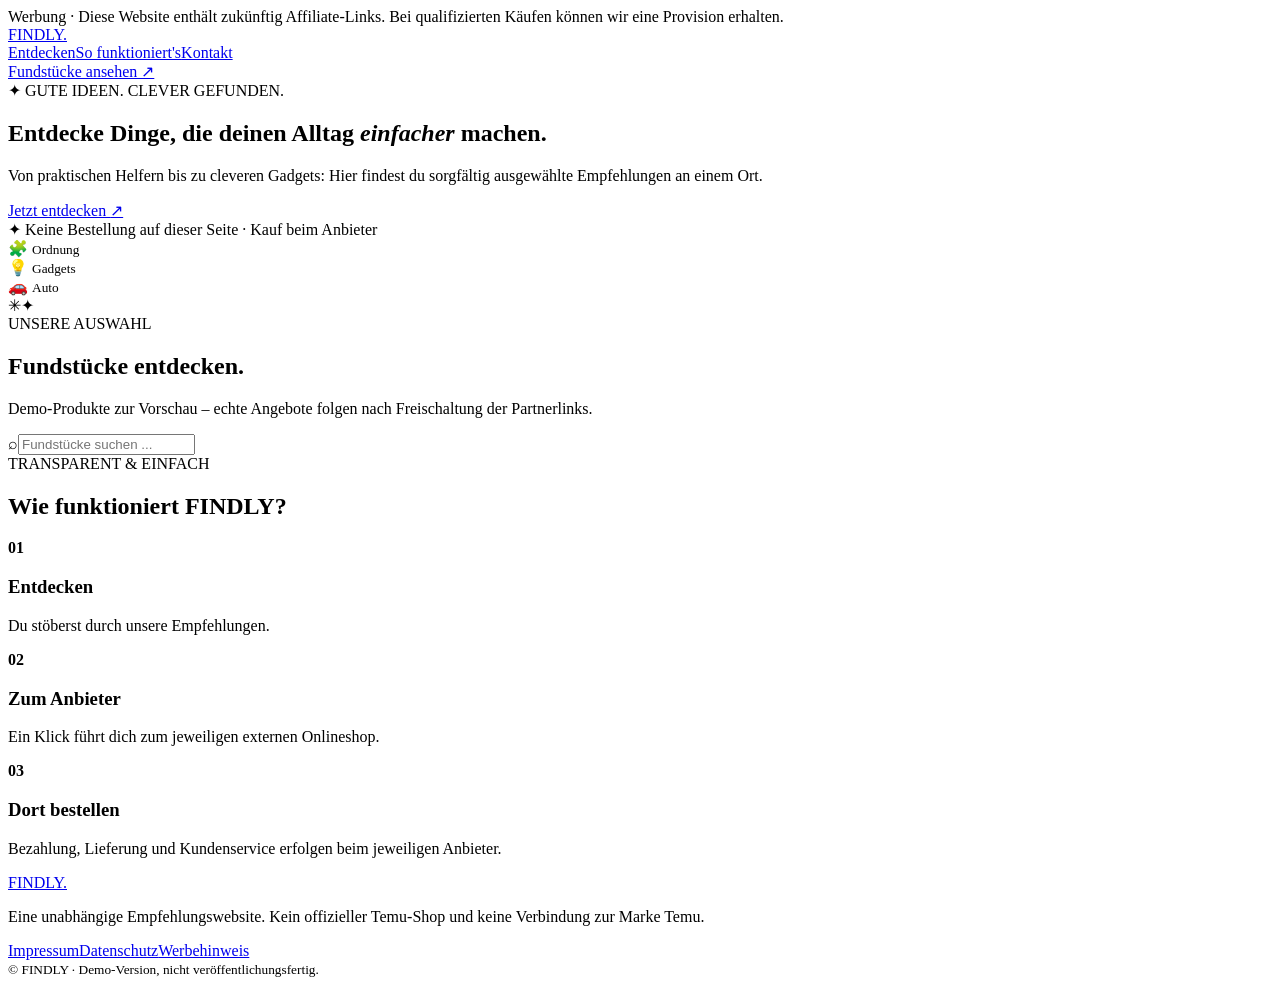
==== index.html @ d4cba48d "Add files via upload" ====
<!doctype html><html lang="de"><head><meta charset="UTF-8"><meta name="viewport" content="width=device-width,initial-scale=1"><meta name="description" content="Ausgewählte praktische Alltagsideen und Produktempfehlungen."><title>FINDLY — Smarte Fundstücke</title><link rel="stylesheet" href="style.css"></head><body>
<div class="disclosure">Werbung · Diese Website enthält zukünftig Affiliate-Links. Bei qualifizierten Käufen können wir eine Provision erhalten.</div>
<header class="nav"><a class="brand" href="#start">FINDLY<span>.</span></a><nav><a href="#produkte">Entdecken</a><a href="#sofunktionierts">So funktioniert's</a><a href="#kontakt">Kontakt</a></nav><a class="navcta" href="#produkte">Fundstücke ansehen ↗</a></header>
<main><section class="hero" id="start"><div class="hero-copy"><div class="eyebrow">✦ GUTE IDEEN. CLEVER GEFUNDEN.</div><h1>Entdecke Dinge, die deinen Alltag <em>einfacher</em> machen.</h1><p>Von praktischen Helfern bis zu cleveren Gadgets: Hier findest du sorgfältig ausgewählte Empfehlungen an einem Ort.</p><a class="primary" href="#produkte">Jetzt entdecken <span>↗</span></a><div class="hero-note">✦ Keine Bestellung auf dieser Seite · Kauf beim Anbieter</div></div><div class="hero-art"><span class="art-glow"></span><div class="art-card art-one">🧩 <small>Ordnung</small></div><div class="art-card art-two">💡 <small>Gadgets</small></div><div class="art-card art-three">🚗 <small>Auto</small></div><span class="art-star star1">✳</span><span class="art-star star2">✦</span></div></section>
<section class="catalog" id="produkte"><div class="section-top"><div><div class="eyebrow">UNSERE AUSWAHL</div><h2>Fundstücke entdecken<span>.</span></h2><p>Demo-Produkte zur Vorschau – echte Angebote folgen nach Freischaltung der Partnerlinks.</p></div><span class="count" id="count"></span></div><div class="toolbar"><div class="chips" id="chips"></div><label class="search"><span>⌕</span><input id="search" type="search" placeholder="Fundstücke suchen ..." aria-label="Fundstücke suchen"></label></div><div class="cards" id="cards"></div><p class="empty" id="empty" hidden>Keine Produkte gefunden. Versuche einen anderen Suchbegriff.</p></section>
<section class="how" id="sofunktionierts"><div class="eyebrow">TRANSPARENT & EINFACH</div><h2>Wie funktioniert FINDLY?</h2><div class="steps"><div><b>01</b><h3>Entdecken</h3><p>Du stöberst durch unsere Empfehlungen.</p></div><div><b>02</b><h3>Zum Anbieter</h3><p>Ein Klick führt dich zum jeweiligen externen Onlineshop.</p></div><div><b>03</b><h3>Dort bestellen</h3><p>Bezahlung, Lieferung und Kundenservice erfolgen beim jeweiligen Anbieter.</p></div></div></section></main>
<footer id="kontakt"><div><a class="brand" href="#start">FINDLY<span>.</span></a><p>Eine unabhängige Empfehlungswebsite. Kein offizieller Temu-Shop und keine Verbindung zur Marke Temu.</p></div><div class="foot-links"><a href="rechtliches.html#impressum">Impressum</a><a href="rechtliches.html#datenschutz">Datenschutz</a><a href="rechtliches.html#affiliate">Werbehinweis</a></div><small>© <span id="year"></span> FINDLY · Demo-Version, nicht veröffentlichungsfertig.</small></footer>
<script src="script.js"></script></body></html>
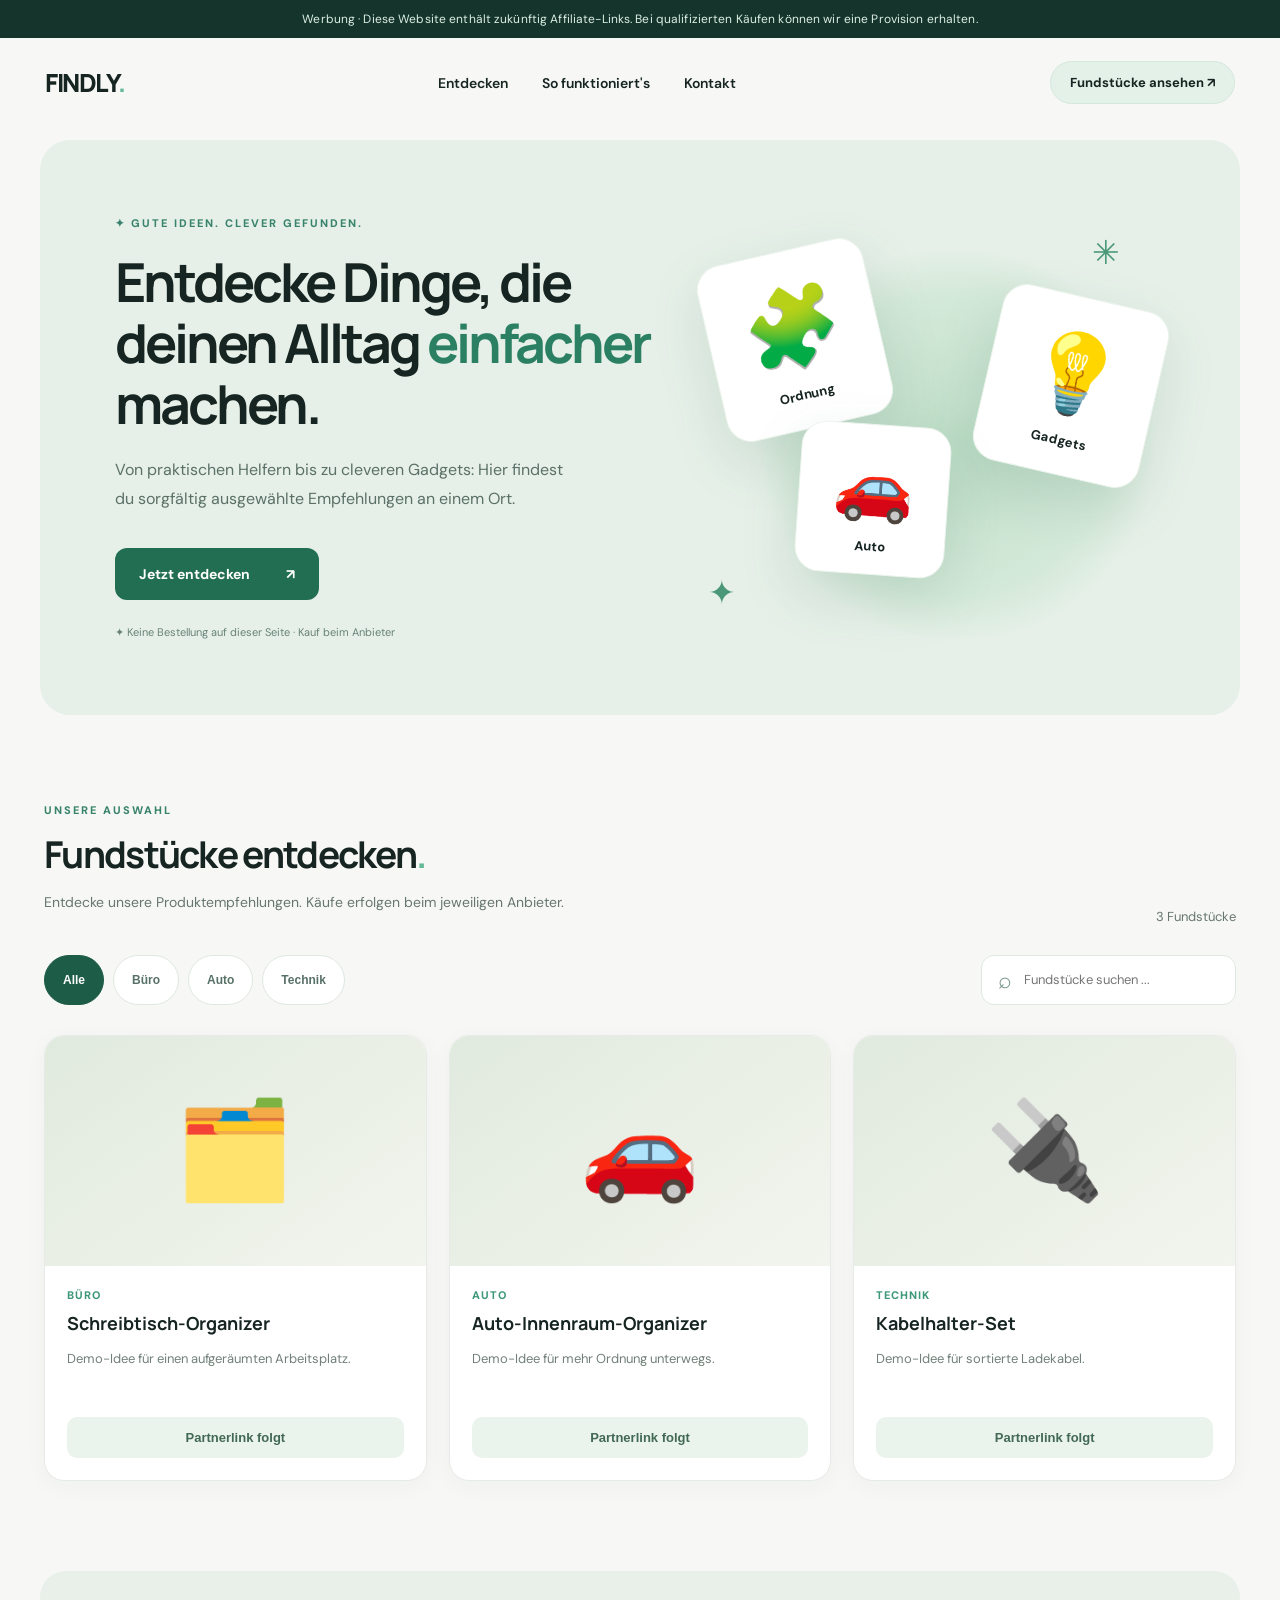
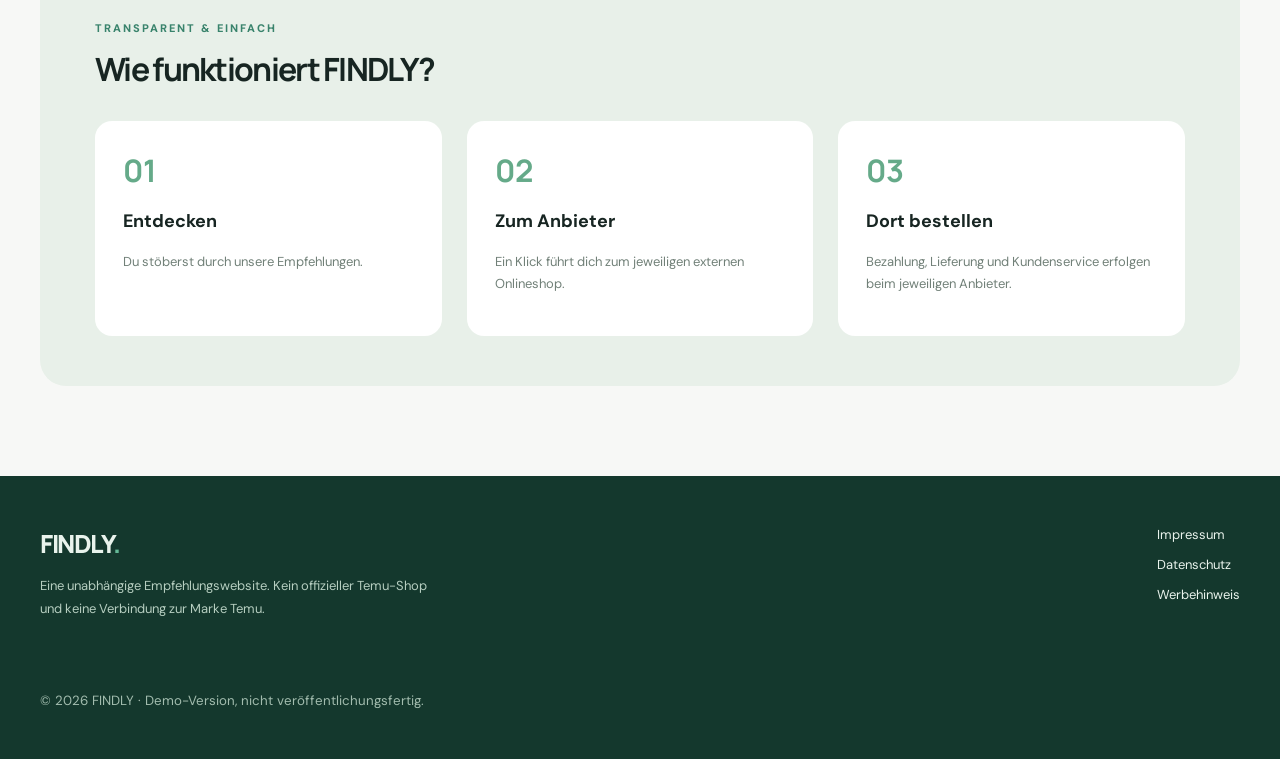
==== commit 9cace6d9: "Add files via upload" ====
--- a/index.html
+++ b/index.html
@@ -2,7 +2,7 @@
 <div class="disclosure">Werbung · Diese Website enthält zukünftig Affiliate-Links. Bei qualifizierten Käufen können wir eine Provision erhalten.</div>
 <header class="nav"><a class="brand" href="#start">FINDLY<span>.</span></a><nav><a href="#produkte">Entdecken</a><a href="#sofunktionierts">So funktioniert's</a><a href="#kontakt">Kontakt</a></nav><a class="navcta" href="#produkte">Fundstücke ansehen ↗</a></header>
 <main><section class="hero" id="start"><div class="hero-copy"><div class="eyebrow">✦ GUTE IDEEN. CLEVER GEFUNDEN.</div><h1>Entdecke Dinge, die deinen Alltag <em>einfacher</em> machen.</h1><p>Von praktischen Helfern bis zu cleveren Gadgets: Hier findest du sorgfältig ausgewählte Empfehlungen an einem Ort.</p><a class="primary" href="#produkte">Jetzt entdecken <span>↗</span></a><div class="hero-note">✦ Keine Bestellung auf dieser Seite · Kauf beim Anbieter</div></div><div class="hero-art"><span class="art-glow"></span><div class="art-card art-one">🧩 <small>Ordnung</small></div><div class="art-card art-two">💡 <small>Gadgets</small></div><div class="art-card art-three">🚗 <small>Auto</small></div><span class="art-star star1">✳</span><span class="art-star star2">✦</span></div></section>
-<section class="catalog" id="produkte"><div class="section-top"><div><div class="eyebrow">UNSERE AUSWAHL</div><h2>Fundstücke entdecken<span>.</span></h2><p>Demo-Produkte zur Vorschau – echte Angebote folgen nach Freischaltung der Partnerlinks.</p></div><span class="count" id="count"></span></div><div class="toolbar"><div class="chips" id="chips"></div><label class="search"><span>⌕</span><input id="search" type="search" placeholder="Fundstücke suchen ..." aria-label="Fundstücke suchen"></label></div><div class="cards" id="cards"></div><p class="empty" id="empty" hidden>Keine Produkte gefunden. Versuche einen anderen Suchbegriff.</p></section>
+<section class="catalog" id="produkte"><div class="section-top"><div><div class="eyebrow">UNSERE AUSWAHL</div><h2>Fundstücke entdecken<span>.</span></h2><p>Entdecke unsere Produktempfehlungen. Käufe erfolgen beim jeweiligen Anbieter.</p></div><span class="count" id="count"></span></div><div class="toolbar"><div class="chips" id="chips"></div><label class="search"><span>⌕</span><input id="search" type="search" placeholder="Fundstücke suchen ..." aria-label="Fundstücke suchen"></label></div><div class="cards" id="cards"></div><p class="empty" id="empty" hidden>Keine Produkte gefunden. Versuche einen anderen Suchbegriff.</p></section>
 <section class="how" id="sofunktionierts"><div class="eyebrow">TRANSPARENT & EINFACH</div><h2>Wie funktioniert FINDLY?</h2><div class="steps"><div><b>01</b><h3>Entdecken</h3><p>Du stöberst durch unsere Empfehlungen.</p></div><div><b>02</b><h3>Zum Anbieter</h3><p>Ein Klick führt dich zum jeweiligen externen Onlineshop.</p></div><div><b>03</b><h3>Dort bestellen</h3><p>Bezahlung, Lieferung und Kundenservice erfolgen beim jeweiligen Anbieter.</p></div></div></section></main>
 <footer id="kontakt"><div><a class="brand" href="#start">FINDLY<span>.</span></a><p>Eine unabhängige Empfehlungswebsite. Kein offizieller Temu-Shop und keine Verbindung zur Marke Temu.</p></div><div class="foot-links"><a href="rechtliches.html#impressum">Impressum</a><a href="rechtliches.html#datenschutz">Datenschutz</a><a href="rechtliches.html#affiliate">Werbehinweis</a></div><small>© <span id="year"></span> FINDLY · Demo-Version, nicht veröffentlichungsfertig.</small></footer>
-<script src="script.js"></script></body></html>
+<script src="products.js"></script><script src="script.js"></script></body></html>
--- a/style.css
+++ b/style.css
@@ -0,0 +1,2 @@
+@import url('https://fonts.googleapis.com/css2?family=DM+Sans:wght@400;500;600;700;800&family=Manrope:wght@400;500;600;700;800&display=swap');:root{--bg:#f7f8f6;--ink:#172522;--green:#297a60;--sub:#677670;--line:#e4eae5}*{box-sizing:border-box}html{scroll-behavior:smooth}body{margin:0;background:var(--bg);font-family:'DM Sans',Arial,sans-serif;color:var(--ink)}a{color:inherit;text-decoration:none}.disclosure{background:#15352c;color:#dceee4;text-align:center;padding:11px 20px;font-size:12px;letter-spacing:.01em}.nav{display:flex;justify-content:space-between;align-items:center;max-width:1260px;margin:auto;padding:23px 35px;gap:20px}.brand{font-family:Manrope,sans-serif;font-weight:800;font-size:25px;letter-spacing:-1.4px}.brand span,h2 span{color:#64b996}.nav nav{display:flex;gap:34px;font-size:14px;font-weight:600}.nav nav a:hover{color:var(--green)}.navcta{font-size:13px;font-weight:700;background:#e4f1e9;border:1px solid #d4e8dc;padding:12px 19px;border-radius:50px}.hero{max-width:1200px;margin:13px auto 88px;padding:76px 75px;background:#e6f0e8;border-radius:30px;min-height:510px;display:grid;grid-template-columns:1.1fr 0.9fr;position:relative;overflow:hidden}.hero-copy{z-index:1}.eyebrow{color:#39836c;letter-spacing:2px;font-size:11px;font-weight:800}.hero h1{max-width:680px;font-family:Manrope,sans-serif;font-size:clamp(36px,4.2vw,59px);line-height:1.13;letter-spacing:-3px;margin:22px 0}.hero h1 em{font-style:normal;color:#2b8064}.hero p{color:#5b7066;line-height:1.8;max-width:465px;font-size:16px}.primary{display:inline-flex;gap:36px;align-items:center;background:#226e53;color:#fff;font-size:14px;font-weight:700;border-radius:12px;padding:17px 24px;margin-top:18px}.primary:hover{background:#164e3a}.hero-note{font-size:11px;color:#688277;margin-top:25px}.hero-art{position:relative;min-height:350px}.art-glow{position:absolute;inset:8% 0 0 12%;background:radial-gradient(circle,#c0dfc9 0%,#d4e9d9 53%,transparent 70%);border-radius:50%}.art-card{position:absolute;background:#fff;box-shadow:0 22px 55px #31694e27;border:1px solid #ecf4ed;border-radius:25px;width:170px;height:180px;display:flex;flex-direction:column;align-items:center;justify-content:center;font-size:78px;transform:rotate(-13deg)}.art-card small{font-size:13px;font-weight:700;margin-top:9px}.art-one{top:34px;left:17px}.art-two{top:80px;right:9px;transform:rotate(13deg)}.art-three{width:150px;height:151px;top:208px;left:105px;transform:rotate(4deg);font-size:65px}.art-star{position:absolute;color:#4a9877;font-size:33px}.star1{right:45px;top:15px}.star2{left:15px;bottom:25px}.catalog,.how{max-width:1200px;margin:0 auto 90px;padding:0 4px}.section-top{display:flex;justify-content:space-between;align-items:end}.section-top h2,.how h2{font-family:Manrope,sans-serif;letter-spacing:-1.7px;font-size:37px;margin:12px 0}.section-top p{color:var(--sub);font-size:14px}.count{color:var(--sub);font-size:13px}.toolbar{display:flex;justify-content:space-between;gap:20px;margin:30px 0}.chips{display:flex;gap:9px;flex-wrap:wrap}.chip{border:1px solid #dfe7e0;background:#fff;border-radius:40px;padding:11px 18px;color:#587167;cursor:pointer;font-weight:700;font-size:12px}.chip.active{background:#1d5c47;color:#fff;border-color:#1d5c47}.search{border:1px solid #dfe7e0;background:#fff;border-radius:13px;padding:9px 16px;display:flex;gap:10px;align-items:center;min-width:255px}.search span{font-size:23px;color:#719083}.search input{border:0;outline:0;width:100%;font:inherit;font-size:13px;background:transparent}.cards{display:grid;grid-template-columns:repeat(3,1fr);gap:22px}.card{background:#fff;border:1px solid #e6ebe7;border-radius:20px;overflow:hidden;box-shadow:0 5px 25px #1b392409}.product-visual{height:230px;background:linear-gradient(145deg,#e1eade,#f2f5ee);display:flex;justify-content:center;align-items:center;position:relative;font-size:96px}.product-visual.pink{background:linear-gradient(145deg,#f0e7e2,#faf2ec)}.product-visual.blue{background:linear-gradient(145deg,#e0ebf2,#edf5f7)}.product-visual.yellow{background:linear-gradient(145deg,#f2ecd6,#fbf8ea)}.product-visual .demo{position:absolute;top:16px;left:16px;background:#fff;border-radius:35px;font-size:10px;font-weight:800;padding:7px 11px;letter-spacing:1px;color:#6a8879}.product-details{padding:22px}.cat{font-size:11px;color:#3d9878;font-weight:800;letter-spacing:1px;text-transform:uppercase}.product-details h3{font-size:18px;margin:9px 0;font-family:Manrope,sans-serif}.product-details p{color:#718078;font-size:13px;line-height:1.65;min-height:43px}.buy{margin-top:13px;background:#ebf3ed;border:0;border-radius:10px;color:#426954;width:100%;padding:13px;font-size:13px;font-weight:800;cursor:not-allowed}.buy.live{background:#246b50;color:white;cursor:pointer}.buy.live:hover{background:#164b37}.empty{text-align:center;padding:50px;color:#677770}.how{background:#e8f0e9;border-radius:26px;padding:50px 55px}.how h2{font-size:32px}.steps{display:grid;grid-template-columns:repeat(3,1fr);gap:25px;margin-top:30px}.steps>div{background:#fff;padding:28px;border-radius:17px}.steps b{font-family:Manrope;font-size:31px;color:#65aa89}.steps h3{font-size:18px}.steps p{color:#718078;font-size:13px;line-height:1.7}footer{background:#14382d;color:#e9f3ec;padding:50px max(25px,calc((100vw - 1200px)/2));display:flex;align-items:start;justify-content:space-between;gap:28px;flex-wrap:wrap}footer p{color:#b6cec0;max-width:400px;font-size:13px;line-height:1.8}.foot-links{display:flex;flex-direction:column;gap:13px;font-size:13px}footer small{color:#a2bcae;width:100%;margin-top:30px}@media(max-width:800px){.nav{padding:18px}.nav nav{display:none}.navcta{font-size:11px}.hero{margin:8px 12px 55px;padding:42px 28px;grid-template-columns:1fr}.hero-art{min-height:260px;margin-top:10px}.art-card{width:125px;height:130px;font-size:53px}.art-two{right:20px}.art-three{top:125px;width:115px;height:118px;font-size:53px}.hero h1{letter-spacing:-1.8px}.catalog{padding:0 17px}.section-top{align-items:start}.toolbar{flex-direction:column}.search{min-width:0}.cards{grid-template-columns:repeat(2,1fr);gap:12px}.product-visual{height:170px;font-size:65px}.product-details{padding:15px}.product-details h3{font-size:15px}.how{margin:0 12px 45px;padding:34px 22px}.steps{grid-template-columns:1fr;gap:12px}}@media(max-width:450px){.cards{grid-template-columns:1fr}.product-visual{height:220px}.section-top h2{font-size:30px}}
+.price-hint{font-size:12px;color:#61766b;margin-top:10px;line-height:1.5}
